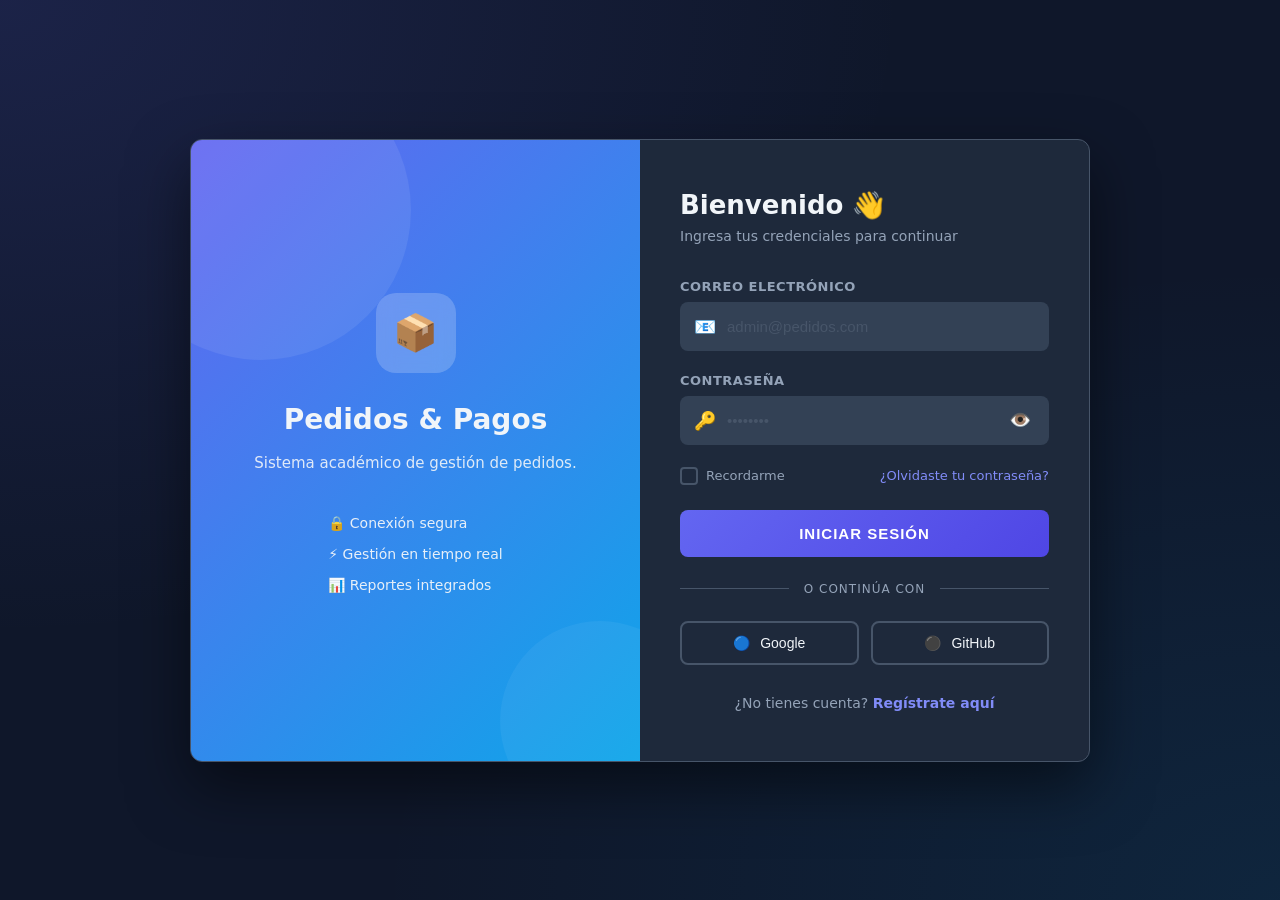
==== pedidos-pagos/src/main/resources/static/index.html @ eaf23315 "Add files via upload" ====
<!DOCTYPE html>
<html lang="es">

<head>
    <meta charset="UTF-8">
    <meta name="viewport" content="width=device-width, initial-scale=1.0">
    <title>Login - Pedidos y Pagos</title>
    <link rel="stylesheet" href="estilos.css">
</head>

<body>

    <div class="login-wrapper">
        <!-- PANEL IZQUIERDO: BRANDING -->
        <div class="login-branding">
            <div class="branding-logo">📦</div>
            <h1 class="branding-title">Pedidos & Pagos</h1>
            <p class="branding-text">Sistema académico de gestión de pedidos.</p>
            <div class="branding-features">
                <div class="feature-item">🔒 Conexión segura</div>
                <div class="feature-item">⚡ Gestión en tiempo real</div>
                <div class="feature-item">📊 Reportes integrados</div>
            </div>
        </div>

        <!-- PANEL DERECHO: FORMULARIO -->
        <div class="login-form-container">
            <div class="form-header">
                <h2>Bienvenido 👋</h2>
                <p>Ingresa tus credenciales para continuar</p>
            </div>

            <form id="loginForm">
                <!-- Email -->
                <div class="form-group">
                    <label for="email">Correo electrónico</label>
                    <div class="input-wrapper">
                        <input type="email" id="email" placeholder="admin@pedidos.com" required autocomplete="email">
                        <span class="input-icon">📧</span>
                    </div>
                </div>

                <!-- Contraseña -->
                <div class="form-group">
                    <label for="password">Contraseña</label>
                    <div class="input-wrapper">
                        <input type="password" id="password" placeholder="••••••••" required minlength="6"
                            autocomplete="current-password">
                        <span class="input-icon">🔑</span>
                        <button type="button" class="toggle-password" id="togglePassword">👁️</button>
                    </div>
                </div>

                <!-- Opciones -->
                <div class="form-options">
                    <label class="remember-me">
                        <input type="checkbox" id="remember">
                        <span class="checkmark"></span>
                        Recordarme
                    </label>
                    <a href="#" class="forgot-link">¿Olvidaste tu contraseña?</a>
                </div>

                <!-- Botón Login -->
                <button type="submit" class="btn-login">Iniciar Sesión</button>

                <div class="divider">
                    <span class="divider-line"></span>
                    <span class="divider-text">o continúa con</span>
                    <span class="divider-line"></span>
                </div>

                <!-- Botones Sociales (Decorativos) -->
                <div class="social-buttons">
                    <button type="button" class="btn-social"><span>🔵</span> Google</button>
                    <button type="button" class="btn-social"><span>⚫</span> GitHub</button>
                </div>
            </form>

            <div class="register-link">
                ¿No tienes cuenta? <a href="registro.html">Regístrate aquí</a>
            </div>
        </div>
    </div>

    <!-- NOTIFICACIÓN TOAST (Alerta Bonita) -->
    <div id="toast" class="toast">
        <div class="toast-icon">✅</div>
        <div class="toast-content">
            <span class="toast-title">¡Éxito!</span>
            <span class="toast-message">Mensaje aquí...</span>
        </div>
    </div>

    <script src="login.js"></script>
</body>

</html>
---- pedidos-pagos/src/main/resources/static/estilos.css ----
/* ============================================
   PEDIDOS Y PAGOS - LOGIN STYLES
   ============================================ */

*,
*::before,
*::after {
    margin: 0;
    padding: 0;
    box-sizing: border-box;
}

:root {
    --color-primary: #6366f1;
    --color-primary-dark: #4f46e5;
    --color-primary-light: #818cf8;
    --color-bg: #0f172a;
    --color-bg-card: #1e293b;
    --color-bg-input: #334155;
    --color-text: #f1f5f9;
    --color-text-muted: #94a3b8;
    --color-border: #475569;
    --color-error: #ef4444;
    --color-success: #22c55e;
    --shadow-lg: 0 25px 60px rgba(0, 0, 0, 0.5);
    --shadow-input: 0 2px 10px rgba(99, 102, 241, 0.15);
    --shadow-btn: 0 8px 25px rgba(99, 102, 241, 0.4);
    --radius: 12px;
    --radius-sm: 8px;
    --transition: all 0.3s ease;
}

body {
    font-family: 'Segoe UI', system-ui, -apple-system, sans-serif;
    background: var(--color-bg);
    color: var(--color-text);
    min-height: 100vh;
    display: flex;
    align-items: center;
    justify-content: center;
    padding: 20px;
    background-image:
        radial-gradient(ellipse at top left, rgba(99, 102, 241, 0.15) 0%, transparent 50%),
        radial-gradient(ellipse at bottom right, rgba(14, 165, 233, 0.1) 0%, transparent 50%);
}

/* ============================
   LAYOUT PRINCIPAL
   ============================ */
.login-wrapper {
    width: 100%;
    max-width: 900px;
    display: grid;
    grid-template-columns: 1fr 1fr;
    background: var(--color-bg-card);
    border-radius: var(--radius);
    box-shadow: var(--shadow-lg);
    overflow: hidden;
    border: 1px solid var(--color-border);
    animation: fadeIn 0.6s ease;
}

@keyframes fadeIn {
    from {
        opacity: 0;
        transform: translateY(20px);
    }

    to {
        opacity: 1;
        transform: translateY(0);
    }
}

/* ============================
   PANEL BRANDING
   ============================ */
.login-branding {
    background: linear-gradient(135deg, var(--color-primary) 0%, #0ea5e9 100%);
    padding: 60px 40px;
    display: flex;
    flex-direction: column;
    justify-content: center;
    align-items: center;
    text-align: center;
    position: relative;
    overflow: hidden;
}

.login-branding::before,
.login-branding::after {
    content: '';
    position: absolute;
    border-radius: 50%;
    background: rgba(255, 255, 255, 0.08);
}

.login-branding::before {
    width: 300px;
    height: 300px;
    top: -80px;
    left: -80px;
}

.login-branding::after {
    width: 200px;
    height: 200px;
    bottom: -60px;
    right: -60px;
    background: rgba(255, 255, 255, 0.05);
}

.branding-logo {
    width: 80px;
    height: 80px;
    background: rgba(255, 255, 255, 0.2);
    border-radius: 20px;
    display: flex;
    align-items: center;
    justify-content: center;
    margin-bottom: 30px;
    font-size: 36px;
    backdrop-filter: blur(10px);
    position: relative;
    z-index: 1;
}

.branding-title {
    font-size: 28px;
    font-weight: 700;
    margin-bottom: 15px;
    position: relative;
    z-index: 1;
}

.branding-text {
    font-size: 15px;
    opacity: 0.9;
    line-height: 1.6;
    margin-bottom: 40px;
    position: relative;
    z-index: 1;
}

.branding-features {
    text-align: left;
    position: relative;
    z-index: 1;
}

.feature-item {
    display: flex;
    align-items: center;
    gap: 12px;
    margin-bottom: 15px;
    font-size: 14px;
    opacity: 0.95;
}

/* ============================
   PANEL FORMULARIO
   ============================ */
.login-form-container {
    padding: 50px 40px;
    display: flex;
    flex-direction: column;
    justify-content: center;
}

.form-header {
    margin-bottom: 35px;
}

.form-header h2 {
    font-size: 26px;
    font-weight: 700;
    margin-bottom: 8px;
}

.form-header p {
    color: var(--color-text-muted);
    font-size: 14px;
}

/* ============================
   CAMPOS DE ENTRADA
   ============================ */
.form-group {
    margin-bottom: 22px;
}

.form-group label {
    display: block;
    font-size: 13px;
    font-weight: 600;
    color: var(--color-text-muted);
    margin-bottom: 8px;
    text-transform: uppercase;
    letter-spacing: 0.5px;
}

.input-wrapper {
    position: relative;
}

.input-icon {
    position: absolute;
    left: 14px;
    top: 50%;
    transform: translateY(-50%);
    font-size: 18px;
    color: var(--color-text-muted);
    pointer-events: none;
    transition: var(--transition);
}

.form-group input {
    width: 100%;
    padding: 14px 50px 14px 45px;
    background: var(--color-bg-input);
    border: 2px solid transparent;
    border-radius: var(--radius-sm);
    color: var(--color-text);
    font-size: 15px;
    transition: var(--transition);
    outline: none;
}

.form-group input::placeholder {
    color: var(--color-border);
}

.form-group input:hover {
    border-color: var(--color-border);
}

.form-group input:focus {
    border-color: var(--color-primary);
    background: rgba(99, 102, 241, 0.08);
    box-shadow: var(--shadow-input);
}

.form-group input:focus~.input-icon {
    color: var(--color-primary);
}

.toggle-password {
    position: absolute;
    right: 14px;
    top: 50%;
    transform: translateY(-50%);
    background: none;
    border: none;
    color: var(--color-text-muted);
    cursor: pointer;
    font-size: 18px;
    padding: 4px;
    transition: var(--transition);
}

.toggle-password:hover {
    color: var(--color-primary-light);
}

/* ============================
   OPCIONES
   ============================ */
.form-options {
    display: flex;
    justify-content: space-between;
    align-items: center;
    margin-bottom: 25px;
    flex-wrap: wrap;
    gap: 10px;
}

.remember-me {
    display: flex;
    align-items: center;
    gap: 8px;
    cursor: pointer;
    font-size: 13px;
    color: var(--color-text-muted);
    user-select: none;
}

.remember-me input[type="checkbox"] {
    display: none;
}

.checkmark {
    width: 18px;
    height: 18px;
    border: 2px solid var(--color-border);
    border-radius: 4px;
    display: flex;
    align-items: center;
    justify-content: center;
    transition: var(--transition);
    flex-shrink: 0;
}

.remember-me input:checked+.checkmark {
    background: var(--color-primary);
    border-color: var(--color-primary);
}

.checkmark::after {
    content: '';
    width: 5px;
    height: 9px;
    border: solid white;
    border-width: 0 2px 2px 0;
    transform: rotate(45deg) translateY(-1px);
    opacity: 0;
    transition: var(--transition);
}

.remember-me input:checked+.checkmark::after {
    opacity: 1;
}

.forgot-link {
    font-size: 13px;
    color: var(--color-primary-light);
    text-decoration: none;
    font-weight: 500;
    transition: var(--transition);
}

.forgot-link:hover {
    color: var(--color-primary);
    text-decoration: underline;
}

/* ============================
   BOTONES
   ============================ */
.btn-login {
    width: 100%;
    padding: 15px;
    background: linear-gradient(135deg, var(--color-primary) 0%, var(--color-primary-dark) 100%);
    color: white;
    border: none;
    border-radius: var(--radius-sm);
    font-size: 15px;
    font-weight: 600;
    cursor: pointer;
    transition: var(--transition);
    text-transform: uppercase;
    letter-spacing: 1px;
    position: relative;
    overflow: hidden;
}

.btn-login:hover {
    transform: translateY(-2px);
    box-shadow: var(--shadow-btn);
}

.btn-login:active {
    transform: translateY(0);
}

.divider {
    display: flex;
    align-items: center;
    margin: 25px 0;
    gap: 15px;
}

.divider-line {
    flex: 1;
    height: 1px;
    background: var(--color-border);
}

.divider-text {
    font-size: 12px;
    color: var(--color-text-muted);
    text-transform: uppercase;
    letter-spacing: 1px;
    white-space: nowrap;
}

.social-buttons {
    display: grid;
    grid-template-columns: 1fr 1fr;
    gap: 12px;
}

.btn-social {
    padding: 12px;
    border: 2px solid var(--color-border);
    border-radius: var(--radius-sm);
    background: transparent;
    color: var(--color-text);
    font-size: 14px;
    font-weight: 500;
    cursor: pointer;
    transition: var(--transition);
    display: flex;
    align-items: center;
    justify-content: center;
    gap: 10px;
}

.btn-social:hover {
    border-color: var(--color-primary);
    background: rgba(99, 102, 241, 0.08);
}

.register-link {
    text-align: center;
    margin-top: 30px;
    font-size: 14px;
    color: var(--color-text-muted);
}

.register-link a {
    color: var(--color-primary-light);
    text-decoration: none;
    font-weight: 600;
    transition: var(--transition);
}

.register-link a:hover {
    color: var(--color-primary);
    text-decoration: underline;
}

/* ============================
   TOAST NOTIFICATION
   ============================ */
.toast {
    position: fixed;
    top: 20px;
    right: -350px;
    background: var(--color-bg-card);
    border-left: 5px solid var(--color-success);
    padding: 15px 20px;
    border-radius: var(--radius-sm);
    box-shadow: 0 10px 30px rgba(0, 0, 0, 0.3);
    display: flex;
    align-items: center;
    gap: 15px;
    z-index: 1000;
    transition: right 0.5s cubic-bezier(0.68, -0.55, 0.27, 1.55);
    min-width: 300px;
}

.toast.show {
    right: 20px;
}

.toast-icon {
    font-size: 24px;
    background: rgba(34, 197, 94, 0.1);
    width: 40px;
    height: 40px;
    display: flex;
    align-items: center;
    justify-content: center;
    border-radius: 50%;
}

.toast-content {
    display: flex;
    flex-direction: column;
}

.toast-title {
    font-weight: 700;
    color: var(--color-text);
    font-size: 15px;
}

.toast-message {
    font-size: 13px;
    color: var(--color-text-muted);
    margin-top: 2px;
}

/* ============================
   RESPONSIVE
   ============================ */
@media (max-width: 768px) {
    .login-wrapper {
        grid-template-columns: 1fr;
        max-width: 450px;
    }

    .login-branding {
        padding: 40px 30px;
    }

    .branding-features {
        display: none;
    }

    .login-form-container {
        padding: 40px 30px;
    }
}

@media (max-width: 480px) {
    body {
        padding: 0;
    }

    .login-wrapper {
        border-radius: 0;
        min-height: 100vh;
        max-width: 100%;
        border: none;
    }

    .login-branding {
        padding: 30px 20px;
    }

    .branding-logo {
        width: 60px;
        height: 60px;
        font-size: 28px;
    }

    .branding-title {
        font-size: 22px;
    }

    .login-form-container {
        padding: 30px 20px;
    }

    .social-buttons {
        grid-template-columns: 1fr;
    }

    .form-options {
        flex-direction: column;
        align-items: flex-start;
    }
}
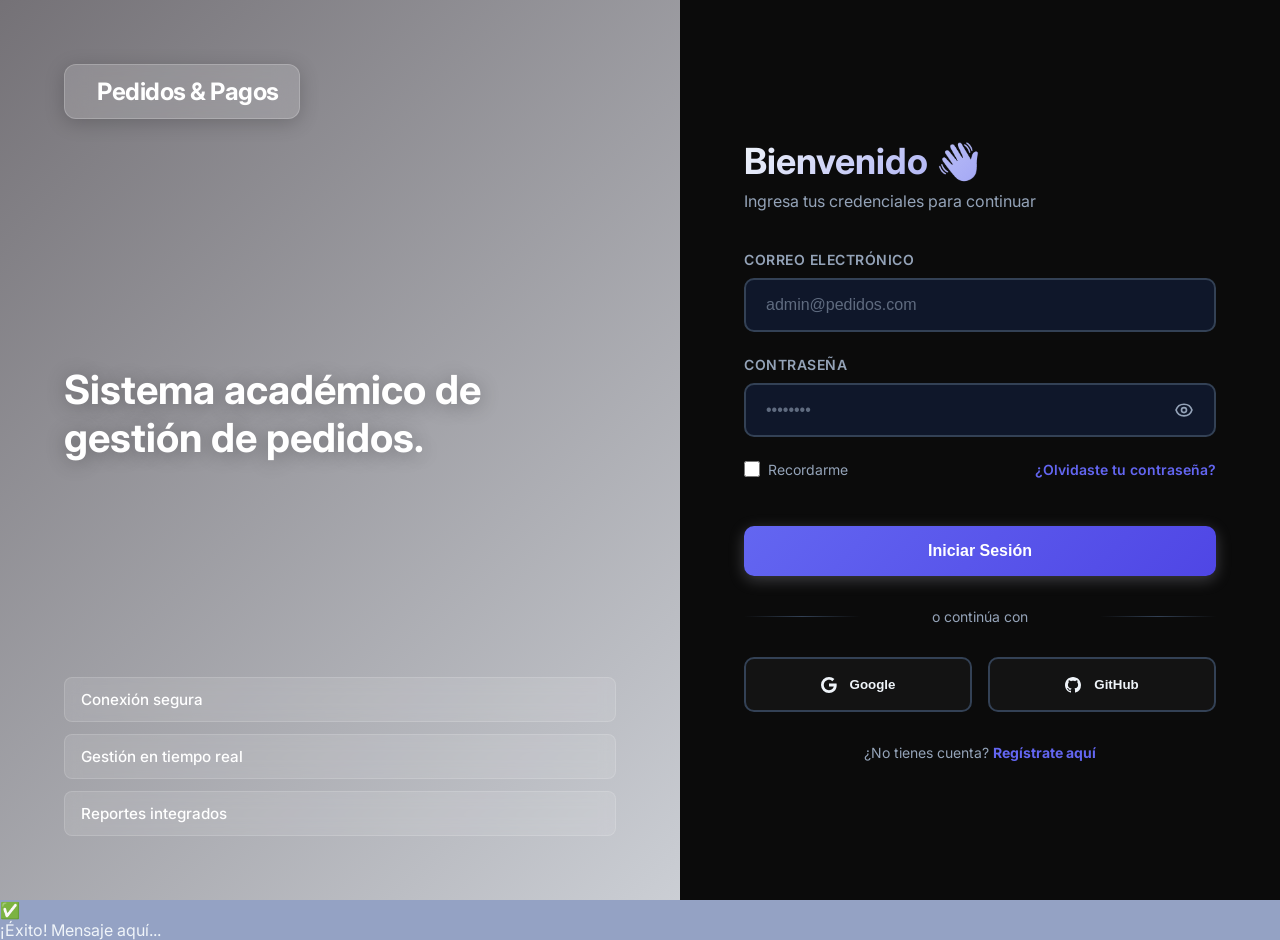
==== commit db314c86: "Add files via upload" ====
--- a/pedidos-pagos/src/main/resources/static/index.html
+++ b/pedidos-pagos/src/main/resources/static/index.html
@@ -5,85 +5,124 @@
     <meta charset="UTF-8">
     <meta name="viewport" content="width=device-width, initial-scale=1.0">
     <title>Login - Pedidos y Pagos</title>
+    <!-- Fuente Inter para look profesional -->
+    <link href="https://fonts.googleapis.com/css2?family=Inter:wght@400;500;600;700&display=swap" rel="stylesheet">
     <link rel="stylesheet" href="estilos.css">
 </head>
 
 <body>
 
-    <div class="login-wrapper">
-        <!-- PANEL IZQUIERDO: BRANDING -->
-        <div class="login-branding">
-            <div class="branding-logo">📦</div>
-            <h1 class="branding-title">Pedidos & Pagos</h1>
-            <p class="branding-text">Sistema académico de gestión de pedidos.</p>
-            <div class="branding-features">
-                <div class="feature-item">🔒 Conexión segura</div>
-                <div class="feature-item">⚡ Gestión en tiempo real</div>
-                <div class="feature-item">📊 Reportes integrados</div>
+    <!-- ✅ CONTAINER PRINCIPAL (class: auth-container) -->
+    <div class="auth-container">
+
+        <!-- ✅ PANEL IZQUIERDO: IMAGEN/BRANDING (class: auth-visual) -->
+        <div class="auth-visual">
+            <div class="visual-content brand-logo">
+                <span></span> Pedidos & Pagos
+            </div>
+
+            <div class="visual-content">
+                <h1 class="quote-text">Sistema académico de gestión de pedidos.</h1>
+            </div>
+
+            <div class="visual-content branding-features">
+                <div class="feature-item">Conexión segura</div>
+                <div class="feature-item">Gestión en tiempo real</div>
+                <div class="feature-item">Reportes integrados</div>
             </div>
         </div>
 
-        <!-- PANEL DERECHO: FORMULARIO -->
-        <div class="login-form-container">
+        <!-- ✅ PANEL DERECHO: FORMULARIO (class: auth-form-wrapper) -->
+        <div class="auth-form-wrapper">
+
             <div class="form-header">
-                <h2>Bienvenido 👋</h2>
+                <h1>Bienvenido 👋</h1>
                 <p>Ingresa tus credenciales para continuar</p>
             </div>
 
             <form id="loginForm">
-                <!-- Email -->
-                <div class="form-group">
+
+                <!-- ✅ Email (class: input-group + input-field) -->
+                <div class="input-group">
                     <label for="email">Correo electrónico</label>
-                    <div class="input-wrapper">
-                        <input type="email" id="email" placeholder="admin@pedidos.com" required autocomplete="email">
-                        <span class="input-icon">📧</span>
+                    <input type="email" id="email" class="input-field" placeholder="admin@pedidos.com" required
+                        autocomplete="email">
+                </div>
+
+                <!-- ✅ Contraseña (con icono derecho) -->
+                <div class="input-group">
+                    <label for="password">Contraseña</label>
+                    <div style="position: relative;">
+                        <input type="password" id="password" class="input-field" placeholder="••••••••" required
+                            minlength="6" autocomplete="current-password">
+                        <button type="button" class="input-icon-right" id="togglePassword">
+                            <!-- Icono inicial: Ojo Abierto -->
+                            <svg xmlns="http://w3.org" width="20" height="20" fill="none" viewBox="0 0 24 24"
+                                stroke="currentColor" stroke-width="2">
+                                <path stroke-linecap="round" stroke-linejoin="round"
+                                    d="M15 12a3 3 0 11-6 0 3 3 0 016 0z" />
+                                <path stroke-linecap="round" stroke-linejoin="round"
+                                    d="M2.458 12C3.732 7.943 7.523 5 12 5c4.478 0 8.268 2.943 9.542 7-1.274 4.057-5.064 7-9.542 7-4.477 0-8.268-2.943-9.542-7z" />
+                            </svg>
+                        </button>
                     </div>
                 </div>
 
-                <!-- Contraseña -->
-                <div class="form-group">
-                    <label for="password">Contraseña</label>
-                    <div class="input-wrapper">
-                        <input type="password" id="password" placeholder="••••••••" required minlength="6"
-                            autocomplete="current-password">
-                        <span class="input-icon">🔑</span>
-                        <button type="button" class="toggle-password" id="togglePassword">👁️</button>
-                    </div>
+
+                <!-- ✅ Opciones (Remember + Forgot) -->
+                <div class="form-actions">
+                    <label class="remember-me">
+                        <input type="checkbox" id="remember">
+                        Recordarme
+                    </label>
+                    <a href="#" class="forgot-password">¿Olvidaste tu contraseña?</a>
                 </div>
 
-                <!-- Opciones -->
-                <div class="form-options">
-                    <label class="remember-me">
-                        <input type="checkbox" id="remember">
-                        <span class="checkmark"></span>
-                        Recordarme
-                    </label>
-                    <a href="#" class="forgot-link">¿Olvidaste tu contraseña?</a>
-                </div>
+                <!-- ✅ Botón Login (class: btn-primary) -->
+                <button type="submit" class="btn-primary">Iniciar Sesión</button>
 
-                <!-- Botón Login -->
-                <button type="submit" class="btn-login">Iniciar Sesión</button>
-
+                <!-- ✅ Divider -->
                 <div class="divider">
                     <span class="divider-line"></span>
-                    <span class="divider-text">o continúa con</span>
+                    <span>o continúa con</span>
                     <span class="divider-line"></span>
                 </div>
 
-                <!-- Botones Sociales (Decorativos) -->
-                <div class="social-buttons">
-                    <button type="button" class="btn-social"><span>🔵</span> Google</button>
-                    <button type="button" class="btn-social"><span>⚫</span> GitHub</button>
+                <!-- ✅ Botones Sociales (class: social-login + btn-social) -->
+                <div class="social-login">
+                    <!-- Botón de Google -->
+                    <button type="button" class="btn-social">
+                        <span>
+                            <svg xmlns="http://w3.org" width="16" height="16" fill="currentColor" viewBox="0 0 16 16"
+                                style="vertical-align: middle; margin-right: 5px;">
+                                <path
+                                    d="M15.545 6.558a9.42 9.42 0 0 1 .139 1.626c0 2.434-.87 4.492-2.384 5.885h.002C11.978 15.292 10.158 16 8 16A8 8 0 1 1 8 0c2.158 0 3.978.792 5.396 2.1l-2.149 2.149C10.24 3.24 9.24 2.8 8 2.8c-2.87 0-5.19 2.42-5.19 5.2s2.32 5.2 5.19 5.2c3.31 0 4.54-2.38 4.75-3.64H8V6.558h7.545z" />
+                            </svg>
+                        </span> Google
+                    </button>
+
+                    <!-- Botón de GitHub -->
+                    <button type="button" class="btn-social">
+                        <span>
+                            <svg xmlns="http://w3.org" width="16" height="16" fill="currentColor" viewBox="0 0 16 16"
+                                style="vertical-align: middle; margin-right: 5px;">
+                                <path
+                                    d="M8 0C3.58 0 0 3.58 0 8c0 3.54 2.29 6.53 5.47 7.59.4.07.55-.17.55-.38 0-.19-.01-.82-.01-1.49-2.01.37-2.53-.49-2.69-.94-.09-.23-.48-.94-.82-1.13-.28-.15-.68-.52-.01-.53.63-.01 1.08.58 1.23.82.72 1.21 1.87.87 2.33.66.07-.52.28-.87.51-1.07-1.78-.2-3.64-.89-3.64-3.95 0-.87.31-1.59.82-2.15-.08-.2-.36-1.02.08-2.12 0 0 .67-.21 2.2.82.64-.18 1.32-.27 2-.27.68 0 1.36.09 2 .27 1.53-1.04 2.2-.82 2.2-.82.44 1.1.16 1.92.08 2.12.51.56.82 1.27.82 2.15 0 3.07-1.87 3.75-3.65 3.95.29.25.54.73.54 1.48 0 1.07-.01 1.93-.01 2.2 0 .21.15.46.55.38A8.012 8.012 0 0 0 16 8c0-4.42-3.58-8-8-8z" />
+                            </svg>
+                        </span> GitHub
+                    </button>
+
                 </div>
             </form>
 
-            <div class="register-link">
+            <!-- ✅ Footer Link (class: footer-link) -->
+            <div class="footer-link">
                 ¿No tienes cuenta? <a href="registro.html">Regístrate aquí</a>
             </div>
         </div>
     </div>
 
-    <!-- NOTIFICACIÓN TOAST (Alerta Bonita) -->
+    <!-- ✅ NOTIFICACIÓN TOAST -->
     <div id="toast" class="toast">
         <div class="toast-icon">✅</div>
         <div class="toast-content">
@@ -93,6 +132,7 @@
     </div>
 
     <script src="login.js"></script>
+
 </body>
 
 </html>
--- a/pedidos-pagos/src/main/resources/static/estilos.css
+++ b/pedidos-pagos/src/main/resources/static/estilos.css
@@ -1,544 +1,420 @@
 /* ============================================
-   PEDIDOS Y PAGOS - LOGIN STYLES
+   PEDIDOS Y PAGOS - ENHANCED LOGIN STYLES
+   Con icono de ojo perfectamente centrado
    ============================================ */
 
-*,
-*::before,
-*::after {
+:root {
+    --primary: #6366f1;
+    --primary-hover: #4f46e5;
+    --primary-glow: rgba(99, 102, 241, 0.15);
+    --bg-body: #94a2c4;
+    --bg-panel: #0b0b0b;
+    --bg-input: #0f172a;
+    --text-main: #eff4f9;
+    --text-muted: #94a3b8;
+    --border-color: #334155;
+    --radius: 10px;
+    --radius-sm: 6px;
+    --font-family: 'Inter', system-ui, -apple-system, sans-serif;
+    --transition: all 0.3s cubic-bezier(0.4, 0, 0.2, 1);
+}
+
+* {
+    box-sizing: border-box;
     margin: 0;
     padding: 0;
-    box-sizing: border-box;
-}
-
-:root {
-    --color-primary: #6366f1;
-    --color-primary-dark: #4f46e5;
-    --color-primary-light: #818cf8;
-    --color-bg: #0f172a;
-    --color-bg-card: #1e293b;
-    --color-bg-input: #334155;
-    --color-text: #f1f5f9;
-    --color-text-muted: #94a3b8;
-    --color-border: #475569;
-    --color-error: #ef4444;
-    --color-success: #22c55e;
-    --shadow-lg: 0 25px 60px rgba(0, 0, 0, 0.5);
-    --shadow-input: 0 2px 10px rgba(99, 102, 241, 0.15);
-    --shadow-btn: 0 8px 25px rgba(99, 102, 241, 0.4);
-    --radius: 12px;
-    --radius-sm: 8px;
-    --transition: all 0.3s ease;
 }
 
 body {
-    font-family: 'Segoe UI', system-ui, -apple-system, sans-serif;
-    background: var(--color-bg);
-    color: var(--color-text);
-    min-height: 100vh;
-    display: flex;
-    align-items: center;
+    font-family: var(--font-family);
+    background: var(--bg-body);
+    color: var(--text-main);
+    height: 100vh;
+    overflow: hidden;
+}
+
+/* ================= LAYOUT SPLIT ================= */
+.auth-container {
+    display: flex;
+    width: 100%;
+    height: 100%;
+}
+
+/* Lado Izquierdo: Imagen/Branding */
+.auth-visual {
+    flex: 1;
+    background-image: url('https://images.unsplash.com/photo-1664455340023-214c33a9d0bd?q=80&w=1032&auto=format&fit=crop&ixlib=rb-4.1.0&ixid=M3wxMjA3fDB8MHxwaG90by1wYWdlfHx8fGVufDB8fHx8fA%3D%3D');
+    background-size: cover;
+    background-position: center;
+    position: relative;
+    display: flex;
+    flex-direction: column;
+    justify-content: space-between;
+    padding: 4rem;
+    color: white;
+}
+
+.auth-visual::before {
+    content: '';
+    position: absolute;
+    inset: 0;
+    background: linear-gradient(135deg, rgba(111, 105, 105, 0.85) 0%, rgba(209, 211, 214, 0.9) 100%);
+    z-index: 1;
+}
+
+.visual-content {
+    position: relative;
+    z-index: 2;
+}
+
+.brand-logo {
+    font-size: 1.5rem;
+    font-weight: 700;
+    letter-spacing: -0.5px;
+    display: flex;
+    align-items: center;
+    gap: 0.75rem;
+    background: rgba(255, 255, 255, 0.15);
+    backdrop-filter: blur(12px);
+    padding: 0.75rem 1.25rem;
+    border-radius: 12px;
+    width: fit-content;
+    border: 1px solid rgba(255, 255, 255, 0.2);
+    box-shadow: 0 4px 20px rgba(0, 0, 0, 0.2);
+}
+
+.quote-text {
+    font-size: 2.5rem;
+    font-weight: 700;
+    line-height: 1.2;
+    max-width: 450px;
+    text-shadow: 0 2px 20px rgba(0, 0, 0, 0.3);
+    margin-top: 2rem;
+}
+
+.branding-features {
+    display: flex;
+    flex-direction: column;
+    gap: 0.75rem;
+}
+
+.feature-item {
+    display: flex;
+    align-items: center;
+    gap: 0.75rem;
+    font-size: 0.95rem;
+    font-weight: 500;
+    background: rgba(255, 255, 255, 0.1);
+    padding: 0.75rem 1rem;
+    border-radius: 8px;
+    backdrop-filter: blur(8px);
+    border: 1px solid rgba(255, 255, 255, 0.15);
+}
+
+/* Lado Derecho: Formulario */
+.auth-form-wrapper {
+    flex: 1;
+    max-width: 600px;
+    background: var(--bg-panel);
+    display: flex;
+    flex-direction: column;
     justify-content: center;
-    padding: 20px;
-    background-image:
-        radial-gradient(ellipse at top left, rgba(99, 102, 241, 0.15) 0%, transparent 50%),
-        radial-gradient(ellipse at bottom right, rgba(14, 165, 233, 0.1) 0%, transparent 50%);
-}
-
-/* ============================
-   LAYOUT PRINCIPAL
-   ============================ */
-.login-wrapper {
+    padding: 3rem 4rem;
+    position: relative;
+}
+
+/* Decoración sutil de fondo */
+.auth-form-wrapper::before {
+    content: '';
+    position: absolute;
+    top: -50%;
+    right: -20%;
+    width: 400px;
+    height: 400px;
+    background: radial-gradient(circle, rgba(196, 196, 215, 0.888) 0%, transparent 70%);
+    border-radius: 50%;
+    pointer-events: none;
+}
+
+.form-header {
+    margin-bottom: 2.5rem;
+    position: relative;
+    z-index: 1;
+}
+
+.form-header h1 {
+    font-size: 2.25rem;
+    font-weight: 700;
+    margin-bottom: 0.5rem;
+    background: linear-gradient(135deg, var(--text-main) 0%, var(--primary) 100%);
+    -webkit-background-clip: text;
+    -webkit-text-fill-color: transparent;
+    background-clip: text;
+}
+
+.form-header p {
+    color: var(--text-muted);
+    font-size: 1rem;
+}
+
+/* ================= INPUTS MEJORADOS ================= */
+.input-group {
+    margin-bottom: 1.5rem;
+    position: relative;
+}
+
+.input-group label {
+    display: block;
+    font-size: 0.875rem;
+    font-weight: 600;
+    color: var(--text-muted);
+    margin-bottom: 0.6rem;
+    text-transform: uppercase;
+    letter-spacing: 0.5px;
+}
+
+.input-field {
     width: 100%;
-    max-width: 900px;
+    padding: 1rem 1.25rem;
+    background: var(--bg-input);
+    border: 2px solid var(--border-color);
+    border-radius: var(--radius);
+    color: var(--text-main);
+    font-size: 1rem;
+    transition: var(--transition);
+    outline: none;
+}
+
+.input-field:focus {
+    border-color: var(--primary);
+    box-shadow: 0 0 0 4px var(--primary-glow);
+    transform: translateY(-1px);
+}
+
+.input-field::placeholder {
+    color: var(--text-muted);
+    opacity: 0.6;
+}
+
+/* Icono derecho (ojo) - POSICIONAMIENTO PERFECTO */
+.input-icon-right {
+    position: absolute;
+    right: 1rem;
+    top: 15%;
+    /* Centrado vertical exacto */
+    transform: translateY(-50%);
+    /* Ajuste fino */
+    color: var(--text-muted);
+    cursor: pointer;
+    background: none;
+    border: none;
+    font-size: 1.25rem;
+    padding: 0.4rem;
+    border-radius: 6px;
+    transition: var(--transition);
+    z-index: 10;
+    margin-top: 1.4rem;
+    /* Ajuste para compensar el label */
+}
+
+.input-icon-right:hover {
+    color: var(--primary);
+    background: rgba(99, 102, 241, 0.1);
+}
+
+.input-icon-right:active {
+    transform: translateY(-50%) scale(0.95);
+}
+
+/* ================= BOTONES MEJORADOS ================= */
+.btn-primary {
+    width: 100%;
+    padding: 1rem;
+    background: linear-gradient(135deg, var(--primary) 0%, var(--primary-hover) 100%);
+    color: white;
+    border: none;
+    border-radius: var(--radius);
+    font-size: 1rem;
+    font-weight: 700;
+    cursor: pointer;
+    transition: var(--transition);
+    margin-top: 1.5rem;
+    position: relative;
+    overflow: hidden;
+    box-shadow: 0 4px 15px rgba(181, 181, 196, 0.3);
+}
+
+.btn-primary::before {
+    content: '';
+    position: absolute;
+    top: 0;
+    left: -100%;
+    width: 100%;
+    height: 100%;
+    background: linear-gradient(90deg, transparent, rgba(255, 255, 255, 0.3), transparent);
+    transition: left 0.6s;
+}
+
+.btn-primary:hover {
+    transform: translateY(-2px);
+    box-shadow: 0 8px 25px rgba(99, 102, 241, 0.4);
+}
+
+.btn-primary:hover::before {
+    left: 100%;
+}
+
+.btn-primary:active {
+    transform: translateY(0);
+}
+
+/* ================= FORM ACTIONS ================= */
+.form-actions {
+    display: flex;
+    justify-content: space-between;
+    align-items: center;
+    margin: 1.5rem 0;
+    font-size: 0.875rem;
+}
+
+.remember-me {
+    display: flex;
+    align-items: center;
+    gap: 0.5rem;
+    color: var(--text-muted);
+    cursor: pointer;
+    user-select: none;
+}
+
+.remember-me input {
+    accent-color: var(--primary);
+    width: 16px;
+    height: 16px;
+    cursor: pointer;
+}
+
+.forgot-password {
+    color: var(--primary);
+    text-decoration: none;
+    font-weight: 600;
+    transition: var(--transition);
+}
+
+.forgot-password:hover {
+    color: var(--primary-hover);
+    text-decoration: underline;
+}
+
+/* ================= DIVIDER ================= */
+.divider {
+    display: flex;
+    align-items: center;
+    margin: 2rem 0;
+    color: var(--text-muted);
+    font-size: 0.875rem;
+    position: relative;
+    z-index: 1;
+}
+
+.divider::before,
+.divider::after {
+    content: '';
+    flex: 1;
+    height: 1px;
+    background: linear-gradient(90deg, transparent, var(--border-color), transparent);
+}
+
+.divider span {
+    padding: 0 1.5rem;
+}
+
+/* ================= SOCIAL LOGIN ================= */
+.social-login {
     display: grid;
     grid-template-columns: 1fr 1fr;
-    background: var(--color-bg-card);
+    gap: 1rem;
+    position: relative;
+    z-index: 1;
+}
+
+.btn-social {
+    padding: 0.875rem;
+    background: rgba(255, 255, 255, 0.03);
+    border: 2px solid var(--border-color);
     border-radius: var(--radius);
-    box-shadow: var(--shadow-lg);
-    overflow: hidden;
-    border: 1px solid var(--color-border);
-    animation: fadeIn 0.6s ease;
-}
-
-@keyframes fadeIn {
-    from {
-        opacity: 0;
-        transform: translateY(20px);
-    }
-
-    to {
-        opacity: 1;
-        transform: translateY(0);
-    }
-}
-
-/* ============================
-   PANEL BRANDING
-   ============================ */
-.login-branding {
-    background: linear-gradient(135deg, var(--color-primary) 0%, #0ea5e9 100%);
-    padding: 60px 40px;
-    display: flex;
-    flex-direction: column;
-    justify-content: center;
-    align-items: center;
-    text-align: center;
-    position: relative;
-    overflow: hidden;
-}
-
-.login-branding::before,
-.login-branding::after {
-    content: '';
-    position: absolute;
-    border-radius: 50%;
-    background: rgba(255, 255, 255, 0.08);
-}
-
-.login-branding::before {
-    width: 300px;
-    height: 300px;
-    top: -80px;
-    left: -80px;
-}
-
-.login-branding::after {
-    width: 200px;
-    height: 200px;
-    bottom: -60px;
-    right: -60px;
-    background: rgba(255, 255, 255, 0.05);
-}
-
-.branding-logo {
-    width: 80px;
-    height: 80px;
-    background: rgba(255, 255, 255, 0.2);
-    border-radius: 20px;
-    display: flex;
-    align-items: center;
-    justify-content: center;
-    margin-bottom: 30px;
-    font-size: 36px;
-    backdrop-filter: blur(10px);
-    position: relative;
-    z-index: 1;
-}
-
-.branding-title {
-    font-size: 28px;
-    font-weight: 700;
-    margin-bottom: 15px;
-    position: relative;
-    z-index: 1;
-}
-
-.branding-text {
-    font-size: 15px;
-    opacity: 0.9;
-    line-height: 1.6;
-    margin-bottom: 40px;
-    position: relative;
-    z-index: 1;
-}
-
-.branding-features {
-    text-align: left;
-    position: relative;
-    z-index: 1;
-}
-
-.feature-item {
-    display: flex;
-    align-items: center;
-    gap: 12px;
-    margin-bottom: 15px;
-    font-size: 14px;
-    opacity: 0.95;
-}
-
-/* ============================
-   PANEL FORMULARIO
-   ============================ */
-.login-form-container {
-    padding: 50px 40px;
-    display: flex;
-    flex-direction: column;
-    justify-content: center;
-}
-
-.form-header {
-    margin-bottom: 35px;
-}
-
-.form-header h2 {
-    font-size: 26px;
-    font-weight: 700;
-    margin-bottom: 8px;
-}
-
-.form-header p {
-    color: var(--color-text-muted);
-    font-size: 14px;
-}
-
-/* ============================
-   CAMPOS DE ENTRADA
-   ============================ */
-.form-group {
-    margin-bottom: 22px;
-}
-
-.form-group label {
-    display: block;
-    font-size: 13px;
-    font-weight: 600;
-    color: var(--color-text-muted);
-    margin-bottom: 8px;
-    text-transform: uppercase;
-    letter-spacing: 0.5px;
-}
-
-.input-wrapper {
-    position: relative;
-}
-
-.input-icon {
-    position: absolute;
-    left: 14px;
-    top: 50%;
-    transform: translateY(-50%);
-    font-size: 18px;
-    color: var(--color-text-muted);
-    pointer-events: none;
-    transition: var(--transition);
-}
-
-.form-group input {
-    width: 100%;
-    padding: 14px 50px 14px 45px;
-    background: var(--color-bg-input);
-    border: 2px solid transparent;
-    border-radius: var(--radius-sm);
-    color: var(--color-text);
-    font-size: 15px;
-    transition: var(--transition);
-    outline: none;
-}
-
-.form-group input::placeholder {
-    color: var(--color-border);
-}
-
-.form-group input:hover {
-    border-color: var(--color-border);
-}
-
-.form-group input:focus {
-    border-color: var(--color-primary);
-    background: rgba(99, 102, 241, 0.08);
-    box-shadow: var(--shadow-input);
-}
-
-.form-group input:focus~.input-icon {
-    color: var(--color-primary);
-}
-
-.toggle-password {
-    position: absolute;
-    right: 14px;
-    top: 50%;
-    transform: translateY(-50%);
-    background: none;
-    border: none;
-    color: var(--color-text-muted);
-    cursor: pointer;
-    font-size: 18px;
-    padding: 4px;
-    transition: var(--transition);
-}
-
-.toggle-password:hover {
-    color: var(--color-primary-light);
-}
-
-/* ============================
-   OPCIONES
-   ============================ */
-.form-options {
-    display: flex;
-    justify-content: space-between;
-    align-items: center;
-    margin-bottom: 25px;
-    flex-wrap: wrap;
-    gap: 10px;
-}
-
-.remember-me {
-    display: flex;
-    align-items: center;
-    gap: 8px;
-    cursor: pointer;
-    font-size: 13px;
-    color: var(--color-text-muted);
-    user-select: none;
-}
-
-.remember-me input[type="checkbox"] {
-    display: none;
-}
-
-.checkmark {
-    width: 18px;
-    height: 18px;
-    border: 2px solid var(--color-border);
-    border-radius: 4px;
-    display: flex;
-    align-items: center;
-    justify-content: center;
-    transition: var(--transition);
-    flex-shrink: 0;
-}
-
-.remember-me input:checked+.checkmark {
-    background: var(--color-primary);
-    border-color: var(--color-primary);
-}
-
-.checkmark::after {
-    content: '';
-    width: 5px;
-    height: 9px;
-    border: solid white;
-    border-width: 0 2px 2px 0;
-    transform: rotate(45deg) translateY(-1px);
-    opacity: 0;
-    transition: var(--transition);
-}
-
-.remember-me input:checked+.checkmark::after {
-    opacity: 1;
-}
-
-.forgot-link {
-    font-size: 13px;
-    color: var(--color-primary-light);
-    text-decoration: none;
-    font-weight: 500;
-    transition: var(--transition);
-}
-
-.forgot-link:hover {
-    color: var(--color-primary);
-    text-decoration: underline;
-}
-
-/* ============================
-   BOTONES
-   ============================ */
-.btn-login {
-    width: 100%;
-    padding: 15px;
-    background: linear-gradient(135deg, var(--color-primary) 0%, var(--color-primary-dark) 100%);
-    color: white;
-    border: none;
-    border-radius: var(--radius-sm);
-    font-size: 15px;
+    color: var(--text-main);
     font-weight: 600;
     cursor: pointer;
     transition: var(--transition);
-    text-transform: uppercase;
-    letter-spacing: 1px;
-    position: relative;
-    overflow: hidden;
-}
-
-.btn-login:hover {
+    display: flex;
+    align-items: center;
+    justify-content: center;
+    gap: 0.5rem;
+}
+
+.btn-social:hover {
+    background: rgba(255, 255, 255, 0.08);
+    border-color: var(--primary);
     transform: translateY(-2px);
-    box-shadow: var(--shadow-btn);
-}
-
-.btn-login:active {
-    transform: translateY(0);
-}
-
-.divider {
-    display: flex;
-    align-items: center;
-    margin: 25px 0;
-    gap: 15px;
-}
-
-.divider-line {
-    flex: 1;
-    height: 1px;
-    background: var(--color-border);
-}
-
-.divider-text {
-    font-size: 12px;
-    color: var(--color-text-muted);
-    text-transform: uppercase;
-    letter-spacing: 1px;
-    white-space: nowrap;
-}
-
-.social-buttons {
-    display: grid;
-    grid-template-columns: 1fr 1fr;
-    gap: 12px;
-}
-
-.btn-social {
-    padding: 12px;
-    border: 2px solid var(--color-border);
-    border-radius: var(--radius-sm);
-    background: transparent;
-    color: var(--color-text);
-    font-size: 14px;
-    font-weight: 500;
-    cursor: pointer;
-    transition: var(--transition);
-    display: flex;
-    align-items: center;
-    justify-content: center;
-    gap: 10px;
-}
-
-.btn-social:hover {
-    border-color: var(--color-primary);
-    background: rgba(99, 102, 241, 0.08);
-}
-
-.register-link {
+}
+
+.btn-social span {
+    font-size: 1.25rem;
+}
+
+/* ================= FOOTER ================= */
+.footer-link {
     text-align: center;
-    margin-top: 30px;
-    font-size: 14px;
-    color: var(--color-text-muted);
-}
-
-.register-link a {
-    color: var(--color-primary-light);
+    margin-top: 2rem;
+    font-size: 0.875rem;
+    color: var(--text-muted);
+    position: relative;
+    z-index: 1;
+}
+
+.footer-link a {
+    color: var(--primary);
     text-decoration: none;
-    font-weight: 600;
-    transition: var(--transition);
-}
-
-.register-link a:hover {
-    color: var(--color-primary);
+    font-weight: 700;
+    transition: var(--transition);
+}
+
+.footer-link a:hover {
+    color: var(--primary-hover);
     text-decoration: underline;
 }
 
-/* ============================
-   TOAST NOTIFICATION
-   ============================ */
-.toast {
-    position: fixed;
-    top: 20px;
-    right: -350px;
-    background: var(--color-bg-card);
-    border-left: 5px solid var(--color-success);
-    padding: 15px 20px;
-    border-radius: var(--radius-sm);
-    box-shadow: 0 10px 30px rgba(0, 0, 0, 0.3);
-    display: flex;
-    align-items: center;
-    gap: 15px;
-    z-index: 1000;
-    transition: right 0.5s cubic-bezier(0.68, -0.55, 0.27, 1.55);
-    min-width: 300px;
-}
-
-.toast.show {
-    right: 20px;
-}
-
-.toast-icon {
-    font-size: 24px;
-    background: rgba(34, 197, 94, 0.1);
-    width: 40px;
-    height: 40px;
-    display: flex;
-    align-items: center;
-    justify-content: center;
-    border-radius: 50%;
-}
-
-.toast-content {
-    display: flex;
-    flex-direction: column;
-}
-
-.toast-title {
-    font-weight: 700;
-    color: var(--color-text);
-    font-size: 15px;
-}
-
-.toast-message {
-    font-size: 13px;
-    color: var(--color-text-muted);
-    margin-top: 2px;
-}
-
-/* ============================
-   RESPONSIVE
-   ============================ */
-@media (max-width: 768px) {
-    .login-wrapper {
-        grid-template-columns: 1fr;
-        max-width: 450px;
-    }
-
-    .login-branding {
-        padding: 40px 30px;
-    }
-
-    .branding-features {
+/* ================= RESPONSIVE ================= */
+@media (max-width: 900px) {
+    .auth-visual {
         display: none;
     }
 
-    .login-form-container {
-        padding: 40px 30px;
+    .auth-form-wrapper {
+        max-width: 100%;
+        padding: 2.5rem 2rem;
     }
 }
 
 @media (max-width: 480px) {
     body {
-        padding: 0;
-    }
-
-    .login-wrapper {
-        border-radius: 0;
+        overflow: auto;
+    }
+
+    .auth-form-wrapper {
+        padding: 2rem 1.5rem;
         min-height: 100vh;
-        max-width: 100%;
-        border: none;
-    }
-
-    .login-branding {
-        padding: 30px 20px;
-    }
-
-    .branding-logo {
-        width: 60px;
-        height: 60px;
-        font-size: 28px;
-    }
-
-    .branding-title {
-        font-size: 22px;
-    }
-
-    .login-form-container {
-        padding: 30px 20px;
-    }
-
-    .social-buttons {
+    }
+
+    .form-header h1 {
+        font-size: 1.75rem;
+    }
+
+    .social-login {
         grid-template-columns: 1fr;
     }
 
-    .form-options {
-        flex-direction: column;
-        align-items: flex-start;
+    .input-icon-right {
+        margin-top: 1.2rem;
     }
 }
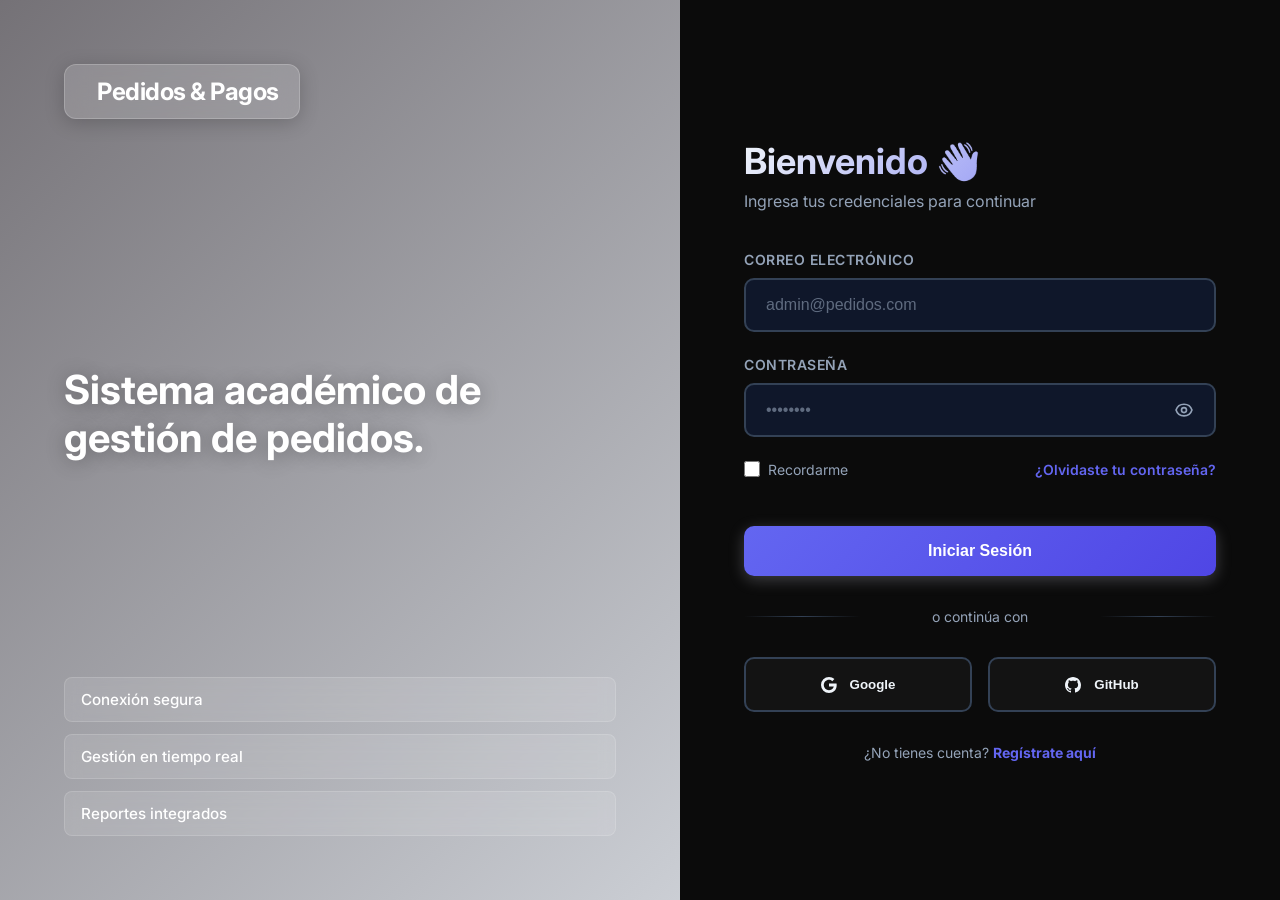
==== commit 9d1572eb: "Add files via upload" ====
--- a/pedidos-pagos/src/main/resources/static/index.html
+++ b/pedidos-pagos/src/main/resources/static/index.html
@@ -122,9 +122,13 @@
         </div>
     </div>
 
-    <!-- ✅ NOTIFICACIÓN TOAST -->
+    <!-- ✅ NOTIFICACIÓN TOAST (CORREGIDO) -->
     <div id="toast" class="toast">
-        <div class="toast-icon">✅</div>
+        <div class="toast-icon">
+            <svg xmlns="http://www.w3.org/2000/svg" width="20" height="20" fill="none" viewBox="0 0 24 24" stroke="currentColor" stroke-width="2">
+                <path stroke-linecap="round" stroke-linejoin="round" d="M5 13l4 4L19 7" />
+            </svg>
+        </div>
         <div class="toast-content">
             <span class="toast-title">¡Éxito!</span>
             <span class="toast-message">Mensaje aquí...</span>
--- a/pedidos-pagos/src/main/resources/static/estilos.css
+++ b/pedidos-pagos/src/main/resources/static/estilos.css
@@ -417,4 +417,67 @@
     .input-icon-right {
         margin-top: 1.2rem;
     }
+}
+
+/* ================= TOAST NOTIFICATION ================= */
+.toast {
+    position: fixed;
+    top: 20px;
+    right: -400px; /* Oculto por defecto */
+    background: var(--bg-panel, #1e293b);
+    border-left: 4px solid var(--primary, #6366f1);
+    border-radius: 10px;
+    padding: 14px 18px;
+    min-width: 300px;
+    box-shadow: 0 10px 30px rgba(0, 0, 0, 0.3);
+    display: flex;
+    align-items: center;
+    gap: 12px;
+    z-index: 1000;
+    transition: right 0.4s cubic-bezier(0.175, 0.885, 0.32, 1.275);
+    border: 1px solid var(--border-color, #334155);
+}
+
+.toast.show {
+    right: 20px; /* Visible */
+}
+
+.toast-icon {
+    display: flex;
+    align-items: center;
+    justify-content: center;
+    width: 24px;
+    height: 24px;
+    color: var(--text-success, #22c55e);
+    flex-shrink: 0;
+}
+
+.toast-icon svg {
+    width: 20px;
+    height: 20px;
+    stroke: currentColor;
+}
+
+.toast-content {
+    display: flex;
+    flex-direction: column;
+    gap: 2px;
+    flex: 1;
+}
+
+.toast-title {
+    font-weight: 700;
+    color: var(--text-main, #f8fafc);
+    font-size: 0.95rem;
+}
+
+.toast-message {
+    font-size: 0.85rem;
+    color: var(--text-muted, #94a3b8);
+}
+
+/* Toast de error */
+.toast[style*="border-left-color: #ef4444"] .toast-icon,
+.toast[style*="border-left-color: var(--text-error)"] .toast-icon {
+    color: var(--text-error, #ef4444);
 }
